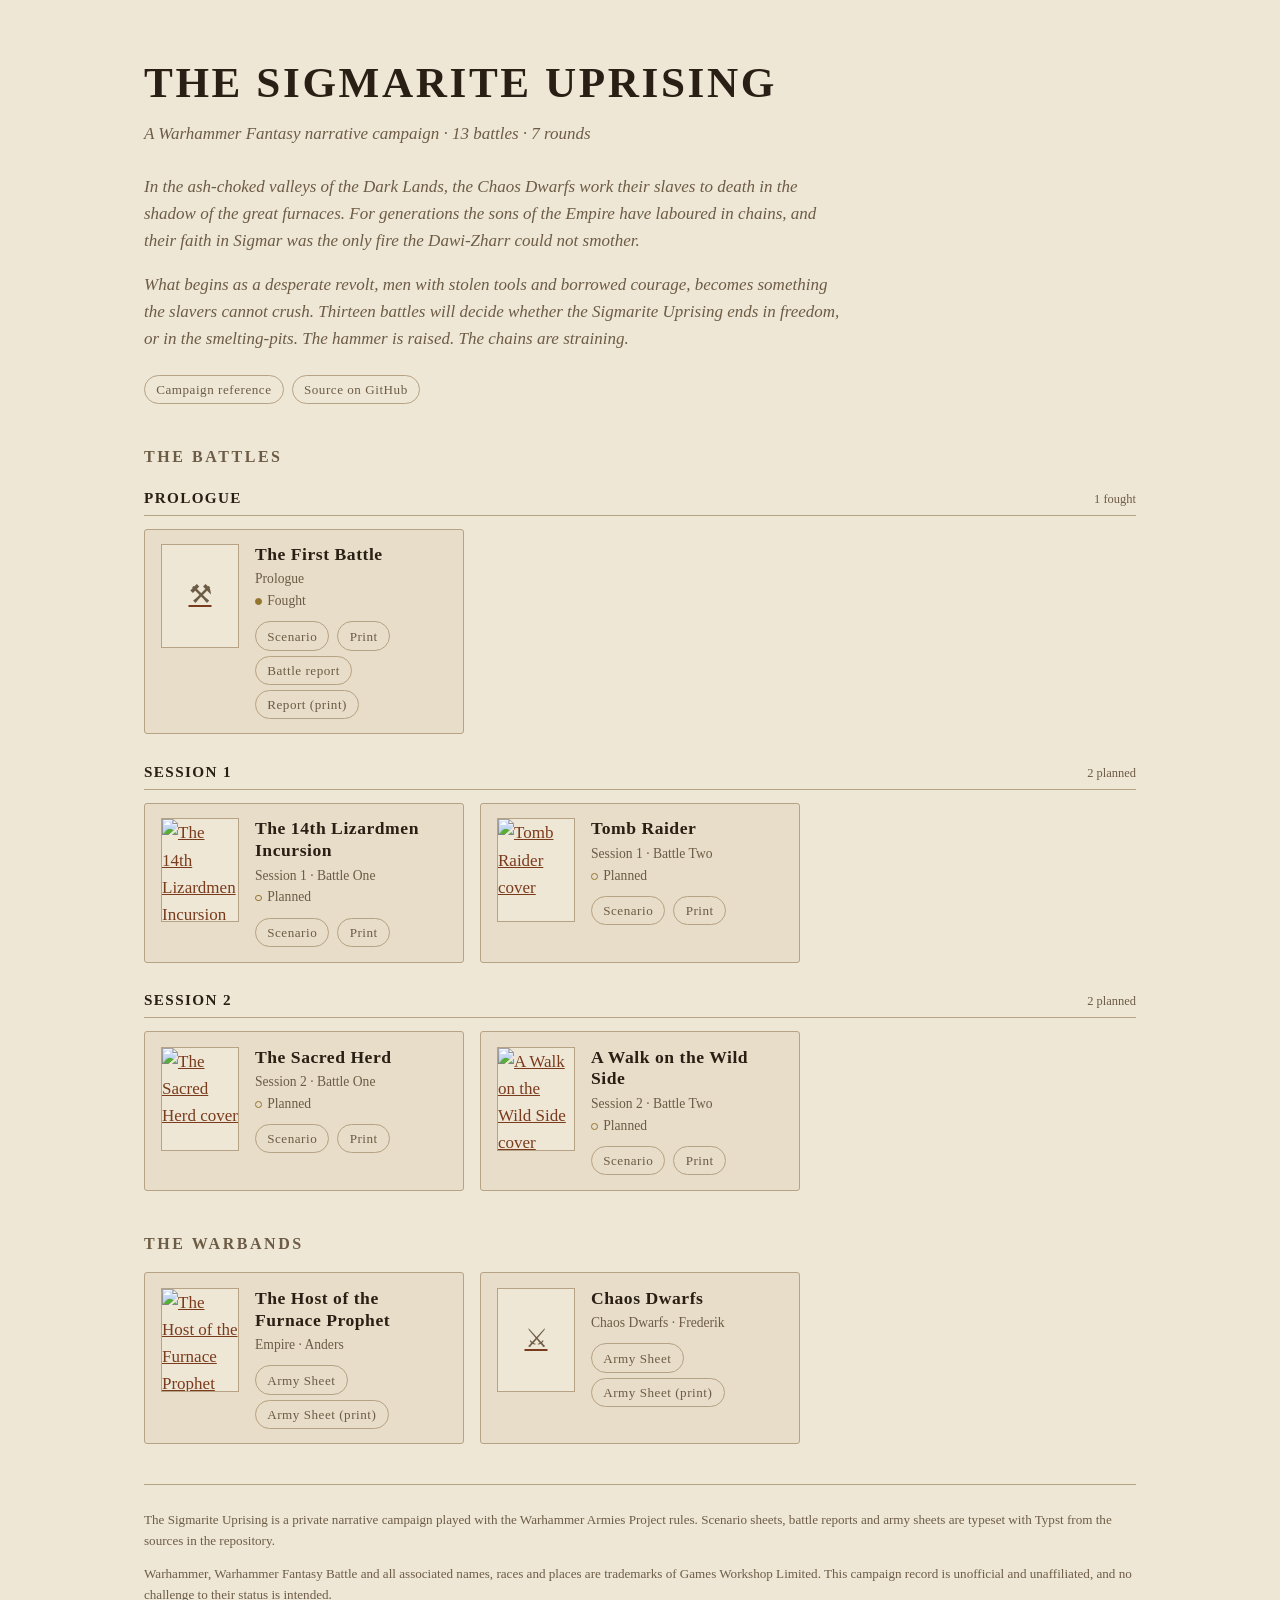
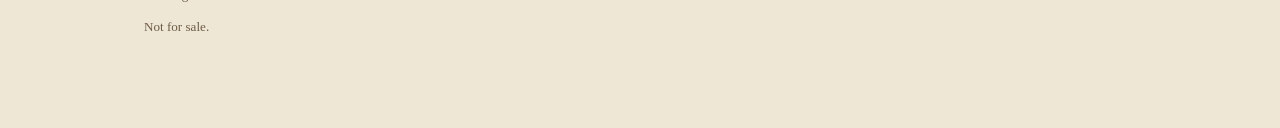
==== index.html @ 026e099a "Redesign the campaign site as a static document catalogue Replace the single-page app with its inlin" ====
<!doctype html>
<html lang="en">
<head>
<meta charset="utf-8">
<meta name="viewport" content="width=device-width, initial-scale=1">
<title>The Sigmarite Uprising</title>
<link rel="icon" href="data:,">
<link rel="manifest" href="app.webmanifest">
<link rel="stylesheet" href="site.css">
</head>
<body>
<main>
  <h1>The Sigmarite Uprising</h1>
  <p class="sub">A Warhammer Fantasy narrative campaign · 13 battles · 7 rounds</p>

  <p class="flavour">In the ash-choked valleys of the Dark Lands, the Chaos Dwarfs work their slaves to death in the shadow of the great furnaces. For generations the sons of the Empire have laboured in chains, and their faith in Sigmar was the only fire the Dawi-Zharr could not smother.</p>
  <p class="flavour">What begins as a desperate revolt, men with stolen tools and borrowed courage, becomes something the slavers cannot crush. Thirteen battles will decide whether the Sigmarite Uprising ends in freedom, or in the smelting-pits. The hammer is raised. The chains are straining.</p>

  <p class="links">
    <a class="pill" href="reference.html">Campaign reference</a>
    <a class="pill" href="https://github.com/dkma26709/the-sigmarite-uprising">Source on GitHub</a>
  </p>

  <h2 class="section">The Battles</h2>
  <ul class="books" id="battles"></ul>

  <h2 class="section">The Warbands</h2>
  <ul class="books" id="warbands"></ul>

  <hr>
  <footer>
    <p>
      The Sigmarite Uprising is a private narrative campaign played with the
      Warhammer Armies Project rules. Scenario sheets, battle reports and army
      sheets are typeset with Typst from the sources in the repository.
    </p>
    <p>
      Warhammer, Warhammer Fantasy Battle and all associated names, races and
      places are trademarks of Games Workshop Limited. This campaign record is
      unofficial and unaffiliated, and no challenge to their status is intended.
    </p>
    <p>Not for sale.</p>
  </footer>
</main>

<script>
const MANIFEST_ERROR = 'Could not load the manifest. Serve the folder with a local web server, e.g. <code>python -m http.server</code>, or view the site on GitHub Pages.';

function esc(text) {
  return String(text).replace(/[&<>"]/g, c => ({ '&': '&amp;', '<': '&lt;', '>': '&gt;', '"': '&quot;' }[c]));
}

function thumb(pdf, art, name, glyph) {
  const inner = art
    ? `<img src="${esc(art)}" alt="${esc(name)} cover" loading="lazy">`
    : `<div class="nothumb" aria-hidden="true">${glyph}</div>`;
  return `<a href="${esc(pdf)}">${inner}</a>`;
}

function pill(href, label) {
  return `<a class="pill" href="${esc(href)}">${esc(label)}</a>`;
}

// A band counts its battles as "N fought, N planned", dropping a zero part.
function bandCount(group) {
  const fought = group.filter(s => s.status === 'completed').length;
  const planned = group.length - fought;
  const parts = [];
  if (fought) parts.push(fought + ' fought');
  if (planned) parts.push(planned + ' planned');
  return parts.join(', ');
}

function scenarioCard(scenario) {
  const links = [pill(scenario.pdf, 'Scenario')];
  if (scenario.print) links.push(pill(scenario.print, 'Print'));
  if (scenario.status === 'completed' && scenario.report) {
    links.push(pill(scenario.report, 'Battle report'));
    // The workflow compiles both editions of every report, so a report always
    // has a print companion beside it.
    links.push(pill(scenario.report.replace(/\.pdf$/, '-print.pdf'), 'Report (print)'));
  }
  const fought = scenario.status === 'completed';
  const status = fought
    ? 'Fought' + (scenario.result ? ' · ' + scenario.result : '')
    : 'Planned';
  return `<li class="book" data-status="${esc(scenario.status)}">
    ${thumb(scenario.pdf, scenario.art, scenario.name, '&#9874;')}
    <div>
      <h2><a href="${esc(scenario.pdf)}">${esc(scenario.name)}</a></h2>
      <p>${esc(scenario.round || '')}</p>
      <p><span class="dot"></span>${esc(status)}</p>
      <p class="links">${links.join('')}</p>
    </div>
  </li>`;
}

function factionCard(faction) {
  const tabs = faction.tabs || [];
  const first = tabs[0] || {};
  const links = [];
  for (const tab of tabs) {
    if (tab.pdf) links.push(pill(tab.pdf, tab.label));
    if (tab.print) links.push(pill(tab.print, tab.label + ' (print)'));
  }
  const meta = [faction.type, faction.player].filter(Boolean).join(' · ');
  return `<li class="book">
    ${thumb(first.pdf || '', faction.art, faction.name, '&#9876;')}
    <div>
      <h2><a href="${esc(first.pdf || '')}">${esc(faction.name)}</a></h2>
      <p>${esc(meta)}</p>
      <p class="links">${links.join('')}</p>
    </div>
  </li>`;
}

function renderBattles(scenarios) {
  const groups = [];
  for (const scenario of scenarios) {
    const label = scenario.session || '';
    let group = groups.find(g => g.label === label);
    if (!group) groups.push(group = { label, items: [] });
    group.items.push(scenario);
  }
  return groups.map(group => `<li class="head">
      <h2>${esc(group.label)}</h2><span>${esc(bandCount(group.items))}</span>
    </li>` + group.items.map(scenarioCard).join('')).join('');
}

async function init() {
  const battles = document.getElementById('battles');
  const warbands = document.getElementById('warbands');
  let manifest;
  try {
    const response = await fetch('manifest.json');
    if (!response.ok) throw new Error(response.status);
    manifest = await response.json();
  } catch (error) {
    battles.innerHTML = `<li class="error">${MANIFEST_ERROR}</li>`;
    warbands.innerHTML = `<li class="error">${MANIFEST_ERROR}</li>`;
    return;
  }
  battles.innerHTML = renderBattles(manifest.scenarios || []);
  warbands.innerHTML = (manifest.factions || []).map(factionCard).join('');
}

init();
</script>
</body>
</html>
---- site.css ----
@import url('https://fonts.googleapis.com/css2?family=IM+Fell+English+SC&display=swap');

:root {
  --paper: #efe7d6;
  --card: #e7ddc8;
  --ink: #2a1f14;
  --muted: #6d5c45;
  --rule: #b6a284;
  --accent: #7a3b1d;
  --dot-fought: #937530;
  --dot-planned: transparent;
}

@media (prefers-color-scheme: dark) {
  :root {
    --paper: #14100e;
    --card: #1c1713;
    --ink: #d8ccb4;
    --muted: #9a8f76;
    --rule: #2c2118;
    --accent: #d4af57;
    --dot-fought: #e0531f;
    --dot-planned: transparent;
  }
}

* { box-sizing: border-box; }

body {
  margin: 0;
  padding: 3rem 1.5rem 5rem;
  background: var(--paper);
  color: var(--ink);
  font: 17px/1.6 "Iowan Old Style", "Palatino Linotype", Palatino, Georgia, serif;
  display: flex;
  justify-content: center;
}

/* min-width: 0 so the flex item may shrink below its content's minimum width,
   which is what keeps the page from scrolling sideways on a phone. */
main { width: 100%; max-width: 62rem; min-width: 0; }

h1 {
  margin: 0 0 .2rem;
  font-family: "IM Fell English SC", "Iowan Old Style", "Palatino Linotype", Palatino, Georgia, serif;
  font-size: clamp(1.9rem, 5vw, 2.7rem);
  letter-spacing: .06em;
  text-transform: uppercase;
  font-weight: 700;
}

.sub { color: var(--muted); font-style: italic; margin: 0 0 1.6rem; }

.flavour { margin: 0 0 1rem; font-style: italic; color: var(--muted); max-width: 44rem; }

.links {
  display: flex;
  flex-wrap: wrap;
  gap: .3rem .5rem;
  margin: 1.4rem 0 2.5rem;
}

hr { border: 0; border-top: 1px solid var(--rule); margin: 2.5rem 0 0; }

.section {
  margin: 2.5rem 0 1rem;
  font-size: 1rem;
  letter-spacing: .16em;
  text-transform: uppercase;
  font-weight: 700;
  color: var(--muted);
}

/* Pill links share the reference's control-button look, as anchors. */
.pill {
  font-size: .82rem;
  letter-spacing: .04em;
  padding: .2rem .7rem;
  color: var(--muted);
  background: transparent;
  border: 1px solid var(--rule);
  border-radius: 999px;
  text-decoration: none;
  white-space: nowrap;
}
.pill:hover { color: var(--paper); background: var(--accent); border-color: var(--accent); }

.books {
  list-style: none;
  margin: 0;
  padding: 0;
  display: grid;
  gap: 1rem;
  grid-template-columns: repeat(auto-fill, minmax(17rem, 1fr));
}

/* Spans the grid so a group reads as a band rather than as a card. */
.head {
  grid-column: 1 / -1;
  display: flex;
  align-items: baseline;
  gap: .7rem;
  margin: .6rem 0 -.2rem;
  border-bottom: 1px solid var(--rule);
  padding-bottom: .3rem;
}
.head:first-child { margin-top: 0; }
.head h2 {
  margin: 0;
  font-size: .95rem;
  letter-spacing: .09em;
  text-transform: uppercase;
}
.head span { color: var(--muted); font-size: .78rem; margin-left: auto; }

.book {
  display: grid;
  grid-template-columns: 78px minmax(0, 1fr);
  gap: 1rem;
  align-items: start;
  padding: .9rem 1rem;
  border: 1px solid var(--rule);
  border-radius: 3px;
  background: var(--card);
}

.book img,
.book .nothumb {
  width: 100%;
  height: auto;
  display: block;
  border: 1px solid var(--rule);
  background: var(--paper);
  aspect-ratio: 3 / 4;
  object-fit: cover;
  object-position: center top;
}

.book .nothumb {
  display: flex;
  align-items: center;
  justify-content: center;
  font-size: 1.6rem;
  color: var(--muted);
}

.book > div { min-width: 0; }

.book h2 {
  margin: 0 0 .15rem;
  font-size: 1.1rem;
  letter-spacing: .03em;
  line-height: 1.25;
}
.book h2 a { color: var(--ink); text-decoration: none; }
.book h2 a:hover { color: var(--accent); }
.book p { margin: 0; color: var(--muted); font-size: .85rem; }

.dot {
  display: inline-block;
  width: .5em;
  height: .5em;
  margin-right: .4em;
  border-radius: 50%;
  border: 1px solid var(--dot-fought);
  background: var(--dot-planned);
  vertical-align: baseline;
}
.book[data-status="completed"] .dot { background: var(--dot-fought); }

.book .links { margin: .6rem 0 0; }

.error { color: var(--accent); font-size: .9rem; }
.error code { font-size: .85em; }

footer { margin-top: 1.5rem; font-size: .82rem; color: var(--muted); }
footer p { margin: .7rem 0; }

a { color: var(--accent); }

.back { display: inline-block; margin: 0 0 2.5rem; font-size: .85rem; }

/* Rendered Markdown of the campaign reference. */
.md { max-width: 48rem; }
.md h1, .md h2, .md h3, .md h4 {
  letter-spacing: .04em;
  line-height: 1.25;
  margin: 2rem 0 .6rem;
}
.md h1 { font-size: 1.5rem; text-transform: uppercase; }
.md h2 { font-size: 1.2rem; text-transform: uppercase; color: var(--muted); }
.md h3 { font-size: 1.05rem; }
.md h4 { font-size: .95rem; }
.md p { margin: .8rem 0; }
.md ul, .md ol { margin: .8rem 0; padding-left: 1.4rem; }
.md li { margin: .3rem 0; }
.md hr { margin: 2rem 0; }
.md blockquote {
  margin: 1rem 0;
  padding-left: .9rem;
  border-left: 2px solid var(--accent);
  color: var(--muted);
}
.md code {
  font-family: ui-monospace, "Cascadia Mono", Consolas, monospace;
  font-size: .85em;
  background: var(--card);
  border: 1px solid var(--rule);
  border-radius: 3px;
  padding: 0 .25em;
}
.md table {
  width: 100%;
  border-collapse: collapse;
  margin: 1rem 0;
  font-size: .9rem;
}
.md th, .md td {
  border: 1px solid var(--rule);
  padding: .35rem .6rem;
  text-align: left;
  vertical-align: top;
}
.md th { font-weight: 700; background: var(--card); }

@media (max-width: 30rem) {
  body { padding: 2rem 1.5rem 3rem; }
  .books { grid-template-columns: 1fr; }
  .book { grid-template-columns: 60px minmax(0, 1fr); gap: .8rem; }
  .md table { display: block; overflow-x: auto; }
}
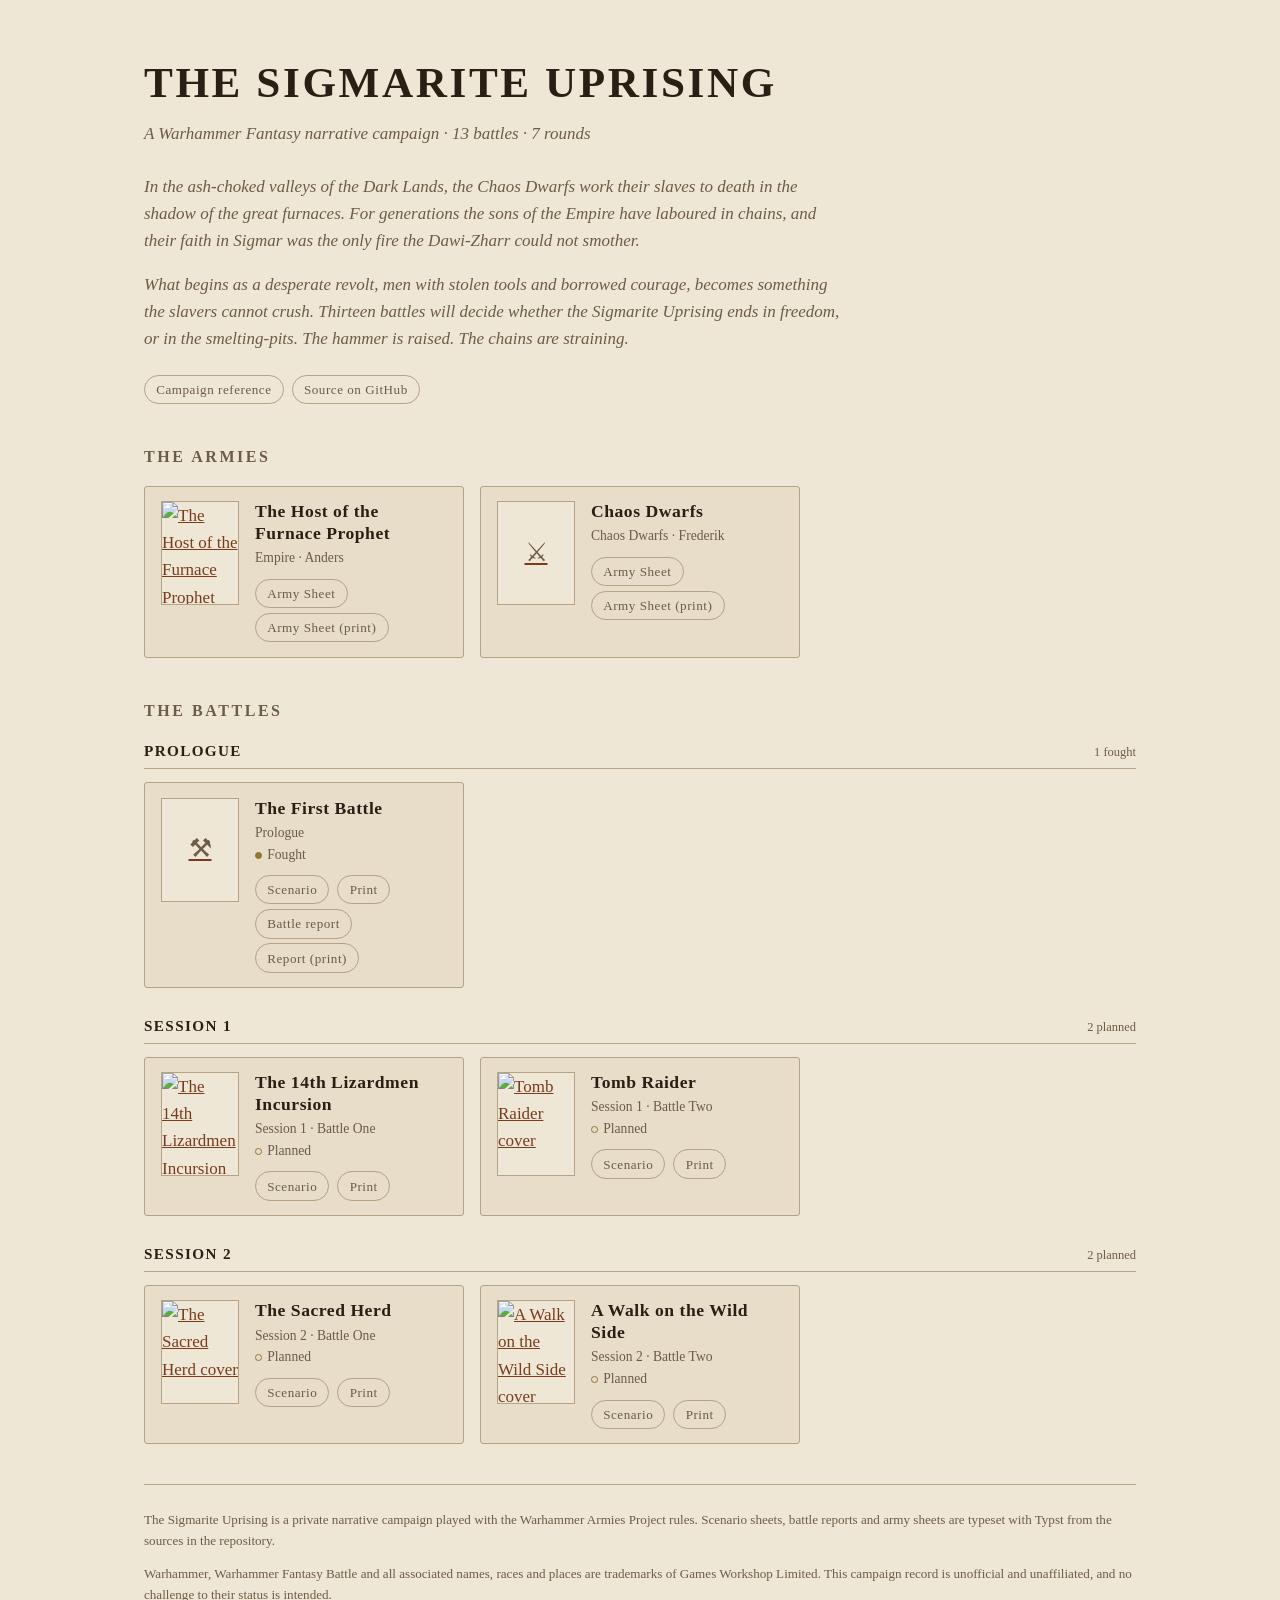
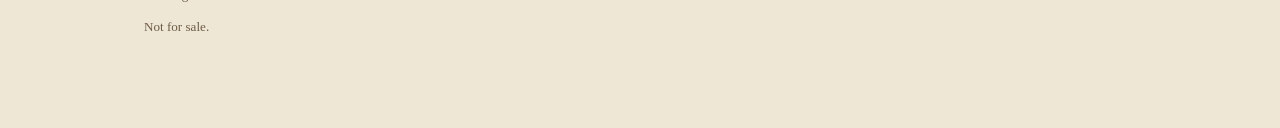
==== commit bc2f311f: "Rename the warbands section to The Armies and put it first Co-Authored-By: Claude Fable 5.1 <noreply" ====
--- a/index.html
+++ b/index.html
@@ -21,11 +21,11 @@
     <a class="pill" href="https://github.com/dkma26709/the-sigmarite-uprising">Source on GitHub</a>
   </p>
 
+  <h2 class="section">The Armies</h2>
+  <ul class="books" id="warbands"></ul>
+
   <h2 class="section">The Battles</h2>
   <ul class="books" id="battles"></ul>
-
-  <h2 class="section">The Warbands</h2>
-  <ul class="books" id="warbands"></ul>
 
   <hr>
   <footer>
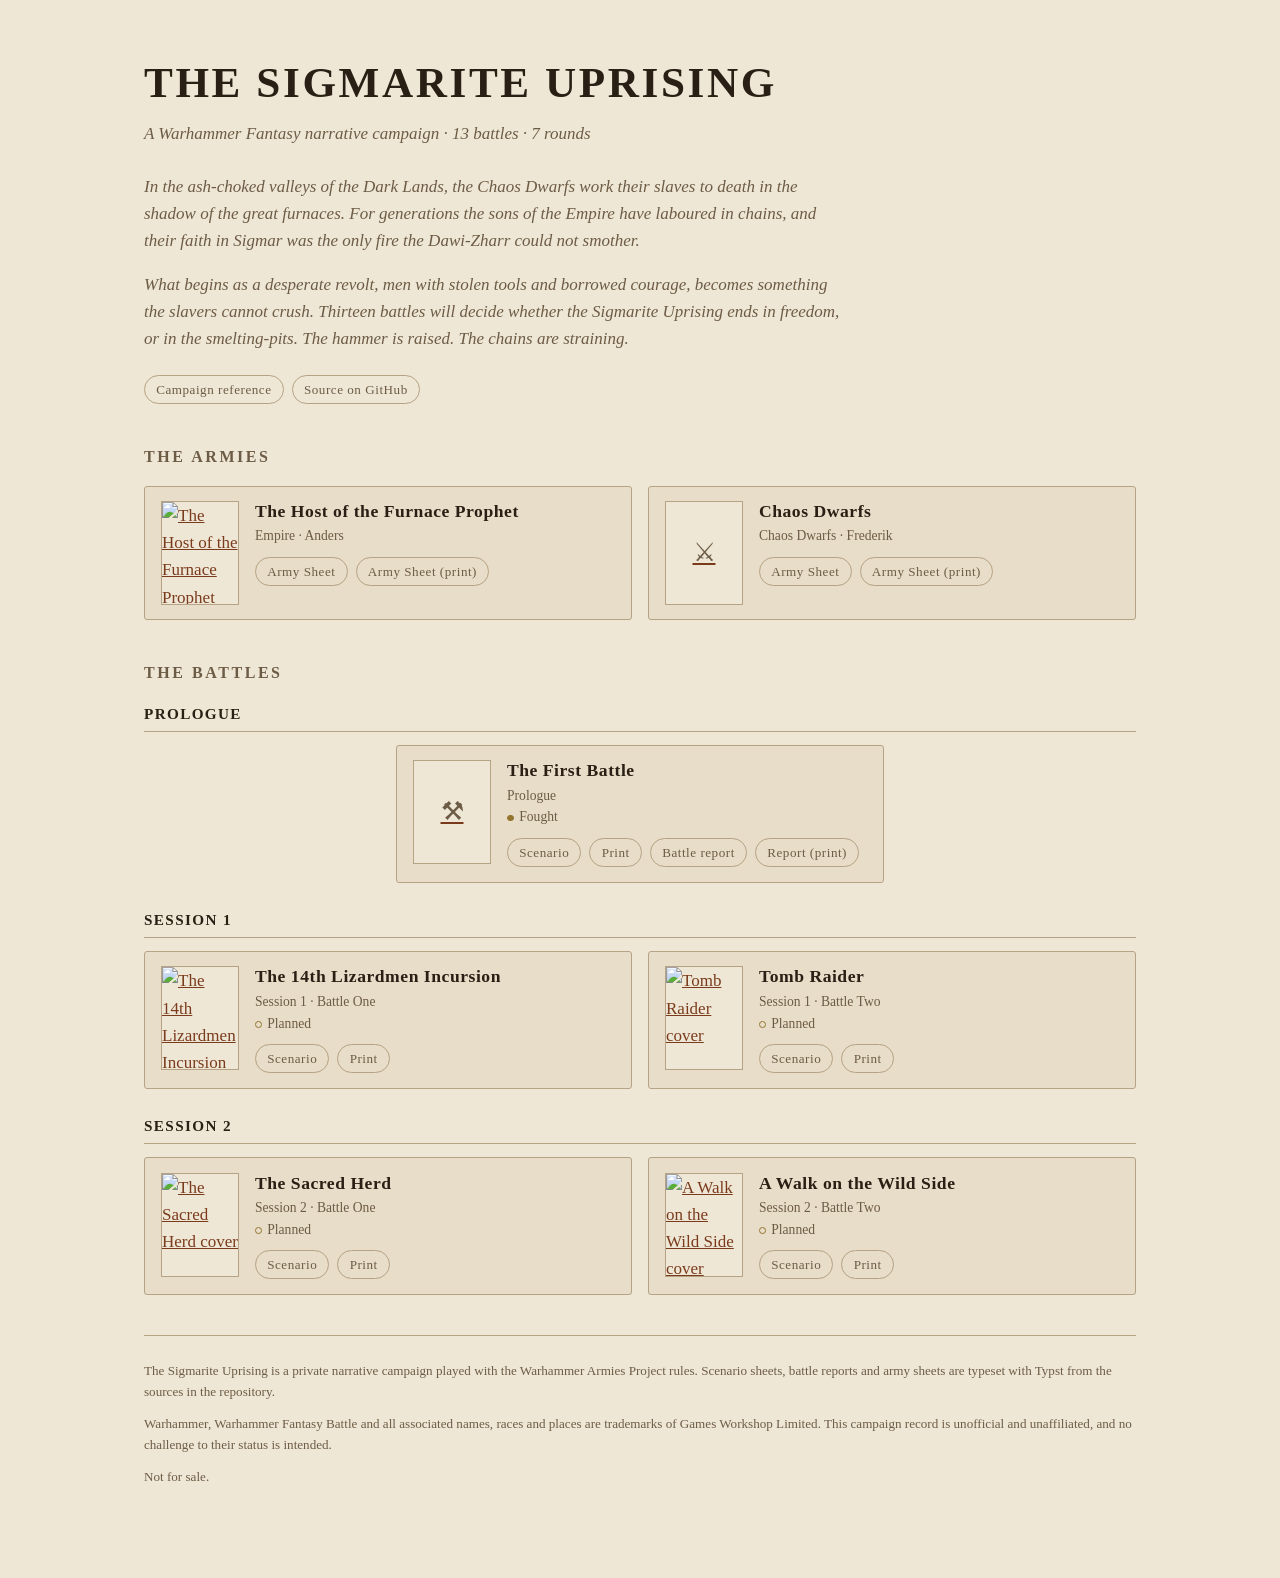
==== commit 8a5cee66: "Drop the band counts and centre the cards two per row Co-Authored-By: Claude Fable 5.1 <noreply@anth" ====
--- a/index.html
+++ b/index.html
@@ -61,16 +61,6 @@
   return `<a class="pill" href="${esc(href)}">${esc(label)}</a>`;
 }
 
-// A band counts its battles as "N fought, N planned", dropping a zero part.
-function bandCount(group) {
-  const fought = group.filter(s => s.status === 'completed').length;
-  const planned = group.length - fought;
-  const parts = [];
-  if (fought) parts.push(fought + ' fought');
-  if (planned) parts.push(planned + ' planned');
-  return parts.join(', ');
-}
-
 function scenarioCard(scenario) {
   const links = [pill(scenario.pdf, 'Scenario')];
   if (scenario.print) links.push(pill(scenario.print, 'Print'));
@@ -123,7 +113,7 @@
     group.items.push(scenario);
   }
   return groups.map(group => `<li class="head">
-      <h2>${esc(group.label)}</h2><span>${esc(bandCount(group.items))}</span>
+      <h2>${esc(group.label)}</h2>
     </li>` + group.items.map(scenarioCard).join('')).join('');
 }
 
--- a/site.css
+++ b/site.css
@@ -89,14 +89,15 @@
   list-style: none;
   margin: 0;
   padding: 0;
-  display: grid;
+  display: flex;
+  flex-wrap: wrap;
+  justify-content: center;
   gap: 1rem;
-  grid-template-columns: repeat(auto-fill, minmax(17rem, 1fr));
-}
-
-/* Spans the grid so a group reads as a band rather than as a card. */
+}
+
+/* Spans the row so a group reads as a band rather than as a card. */
 .head {
-  grid-column: 1 / -1;
+  flex: 1 0 100%;
   display: flex;
   align-items: baseline;
   gap: .7rem;
@@ -111,9 +112,11 @@
   letter-spacing: .09em;
   text-transform: uppercase;
 }
-.head span { color: var(--muted); font-size: .78rem; margin-left: auto; }
-
+
+/* Two cards fill a row; a lone card takes half the row and sits centred. */
 .book {
+  flex: 1 1 17rem;
+  max-width: calc(50% - .5rem);
   display: grid;
   grid-template-columns: 78px minmax(0, 1fr);
   gap: 1rem;
@@ -225,7 +228,7 @@
 
 @media (max-width: 30rem) {
   body { padding: 2rem 1.5rem 3rem; }
-  .books { grid-template-columns: 1fr; }
+  .book { max-width: 100%; }
   .book { grid-template-columns: 60px minmax(0, 1fr); gap: .8rem; }
   .md table { display: block; overflow-x: auto; }
 }
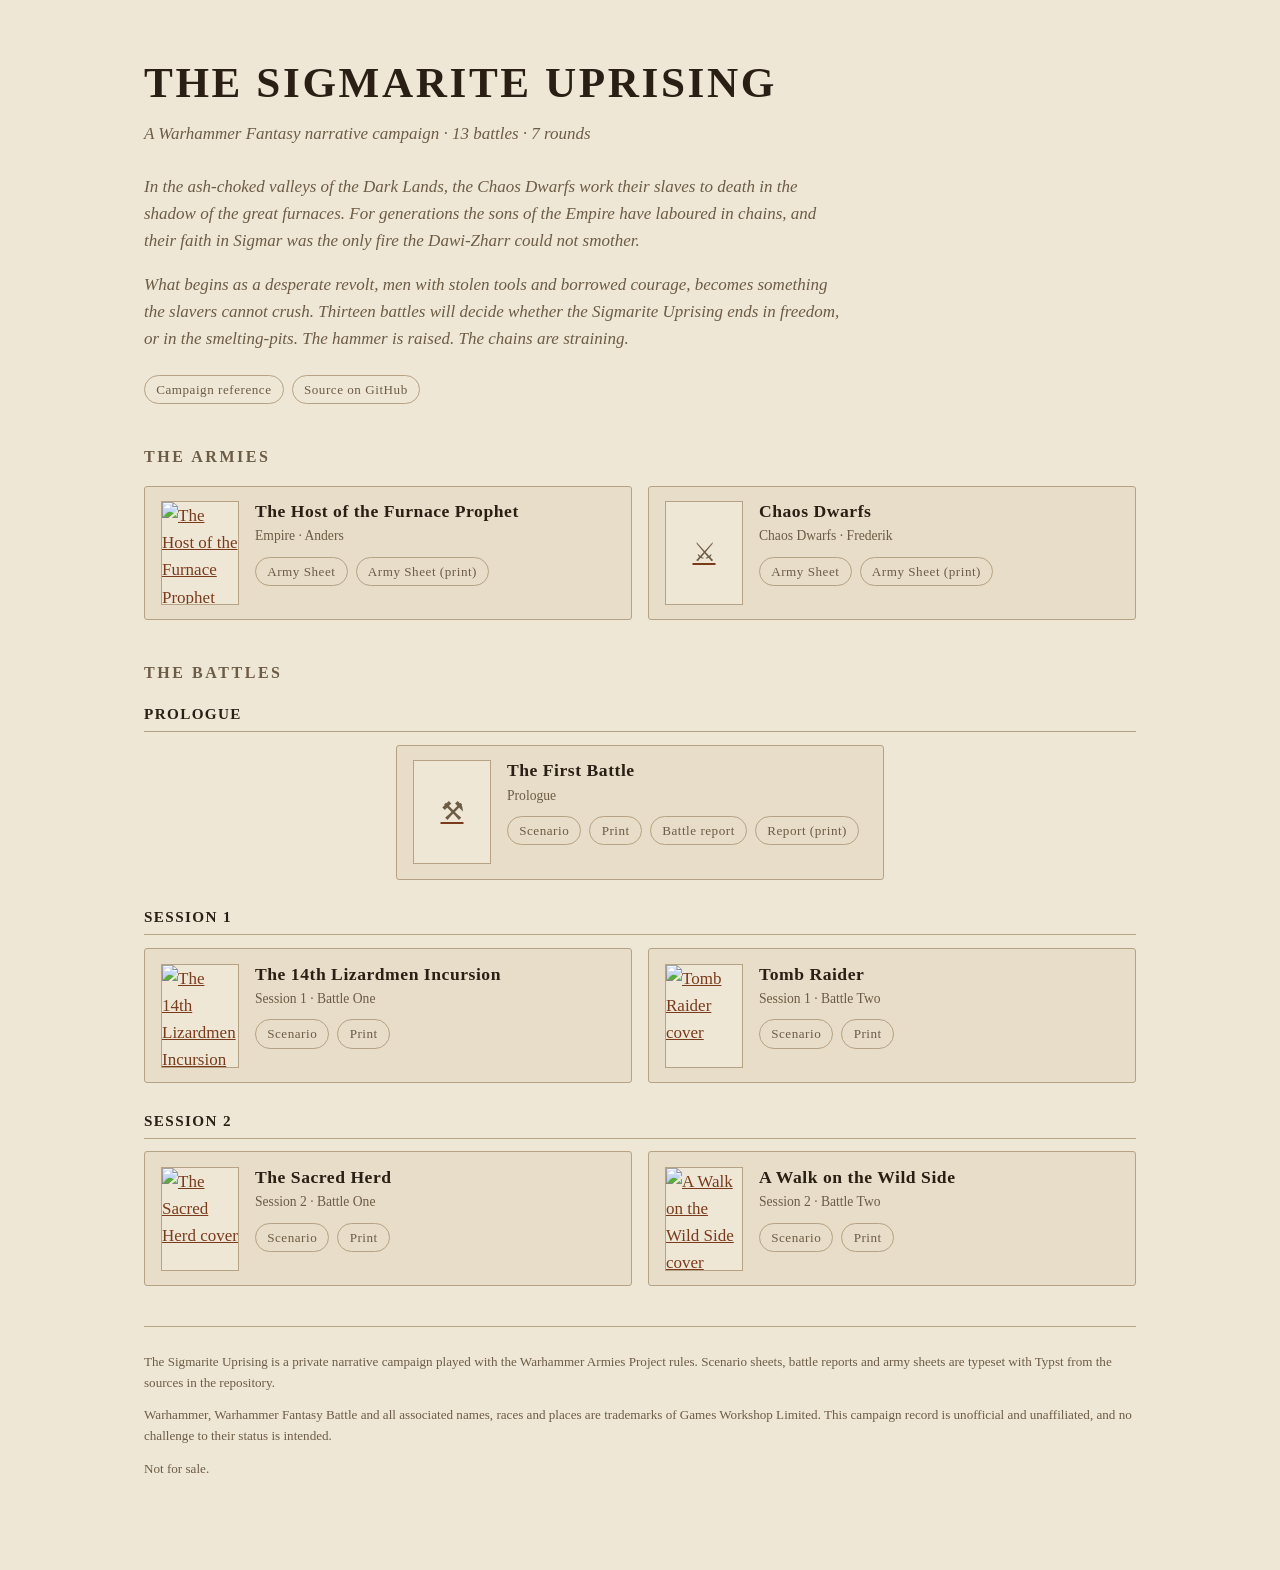
==== commit 7c804b8d: "Remove the fought and planned status line from the battle cards Co-Authored-By: Claude Fable 5.1 <no" ====
--- a/index.html
+++ b/index.html
@@ -70,16 +70,11 @@
     // has a print companion beside it.
     links.push(pill(scenario.report.replace(/\.pdf$/, '-print.pdf'), 'Report (print)'));
   }
-  const fought = scenario.status === 'completed';
-  const status = fought
-    ? 'Fought' + (scenario.result ? ' · ' + scenario.result : '')
-    : 'Planned';
   return `<li class="book" data-status="${esc(scenario.status)}">
     ${thumb(scenario.pdf, scenario.art, scenario.name, '&#9874;')}
     <div>
       <h2><a href="${esc(scenario.pdf)}">${esc(scenario.name)}</a></h2>
       <p>${esc(scenario.round || '')}</p>
-      <p><span class="dot"></span>${esc(status)}</p>
       <p class="links">${links.join('')}</p>
     </div>
   </li>`;
--- a/site.css
+++ b/site.css
@@ -7,8 +7,6 @@
   --muted: #6d5c45;
   --rule: #b6a284;
   --accent: #7a3b1d;
-  --dot-fought: #937530;
-  --dot-planned: transparent;
 }
 
 @media (prefers-color-scheme: dark) {
@@ -19,8 +17,6 @@
     --muted: #9a8f76;
     --rule: #2c2118;
     --accent: #d4af57;
-    --dot-fought: #e0531f;
-    --dot-planned: transparent;
   }
 }
 
@@ -158,18 +154,6 @@
 .book h2 a { color: var(--ink); text-decoration: none; }
 .book h2 a:hover { color: var(--accent); }
 .book p { margin: 0; color: var(--muted); font-size: .85rem; }
-
-.dot {
-  display: inline-block;
-  width: .5em;
-  height: .5em;
-  margin-right: .4em;
-  border-radius: 50%;
-  border: 1px solid var(--dot-fought);
-  background: var(--dot-planned);
-  vertical-align: baseline;
-}
-.book[data-status="completed"] .dot { background: var(--dot-fought); }
 
 .book .links { margin: .6rem 0 0; }
 
